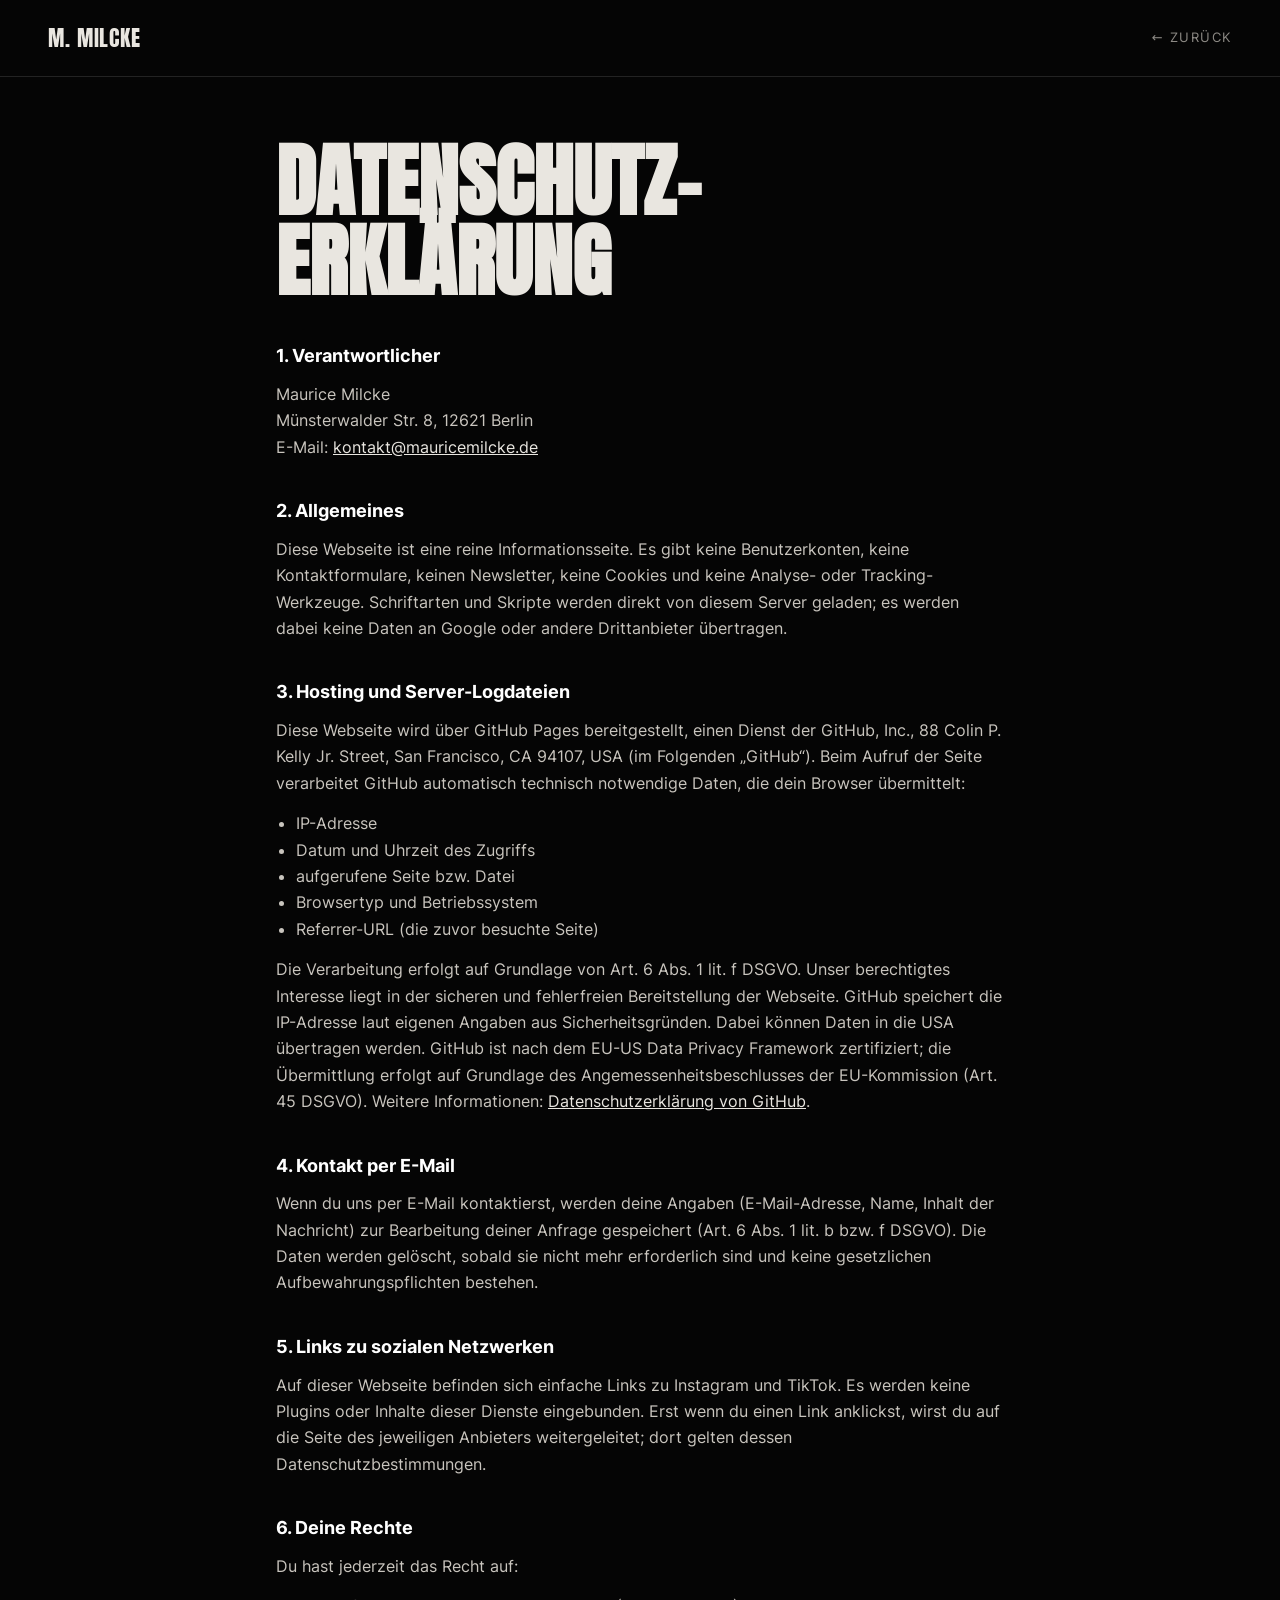
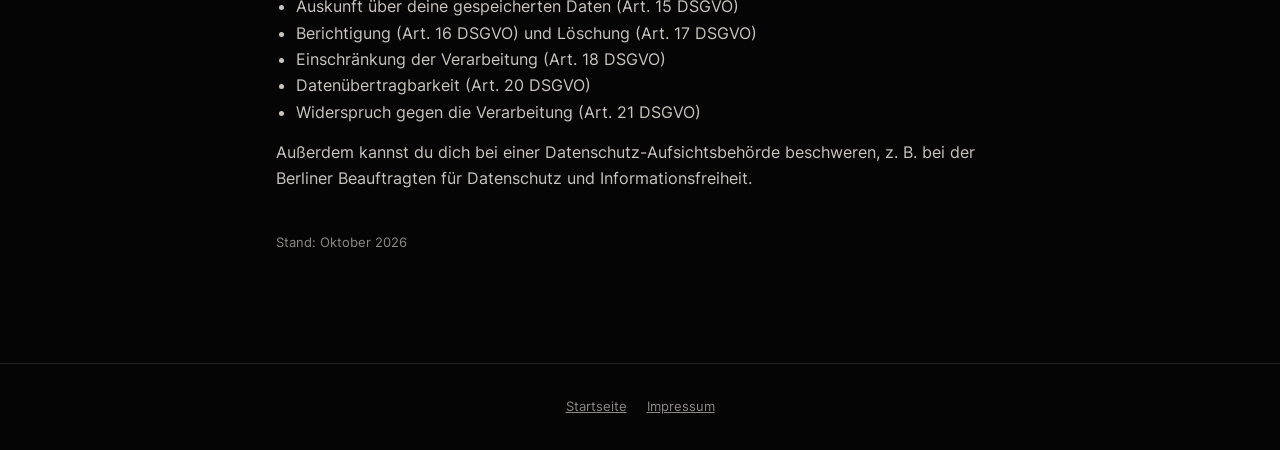
==== datenschutz.html @ 47f253bd "Webseite Maurice Milcke Co-Authored-By: Claude Opus 5.5 <noreply@anthropic.com>" ====
<!doctype html>
<html lang="de">
<head>
<meta charset="utf-8">
<meta name="viewport" content="width=device-width, initial-scale=1">
<meta name="robots" content="noindex">
<title>Datenschutz – Maurice Milcke</title>
<link rel="icon" href="assets/favicon.svg" type="image/svg+xml">
<link rel="stylesheet" href="assets/legal.css">
</head>
<body>
<header>
  <a class="logo" href="./">M. MILCKE</a>
  <a class="back" href="./">← Zurück</a>
</header>
<main>
  <h1>Datenschutz&shy;erklärung</h1>

  <h2>1. Verantwortlicher</h2>
  <p>
    Maurice Milcke<br>
    Münsterwalder Str. 8, 12621 Berlin<br>
    E-Mail: <a href="mailto:kontakt@mauricemilcke.de">kontakt@mauricemilcke.de</a>
  </p>

  <h2>2. Allgemeines</h2>
  <p>Diese Webseite ist eine reine Informationsseite. Es gibt keine Benutzerkonten, keine Kontaktformulare, keinen Newsletter, keine Cookies und keine Analyse- oder Tracking-Werkzeuge. Schriftarten und Skripte werden direkt von diesem Server geladen; es werden dabei keine Daten an Google oder andere Drittanbieter übertragen.</p>

  <h2>3. Hosting und Server-Logdateien</h2>
  <p>Diese Webseite wird über GitHub Pages bereitgestellt, einen Dienst der GitHub, Inc., 88 Colin P. Kelly Jr. Street, San Francisco, CA 94107, USA (im Folgenden „GitHub“). Beim Aufruf der Seite verarbeitet GitHub automatisch technisch notwendige Daten, die dein Browser übermittelt:</p>
  <ul>
    <li>IP-Adresse</li>
    <li>Datum und Uhrzeit des Zugriffs</li>
    <li>aufgerufene Seite bzw. Datei</li>
    <li>Browsertyp und Betriebssystem</li>
    <li>Referrer-URL (die zuvor besuchte Seite)</li>
  </ul>
  <p>Die Verarbeitung erfolgt auf Grundlage von Art. 6 Abs. 1 lit. f DSGVO. Unser berechtigtes Interesse liegt in der sicheren und fehlerfreien Bereitstellung der Webseite. GitHub speichert die IP-Adresse laut eigenen Angaben aus Sicherheitsgründen. Dabei können Daten in die USA übertragen werden. GitHub ist nach dem EU-US Data Privacy Framework zertifiziert; die Übermittlung erfolgt auf Grundlage des Angemessenheitsbeschlusses der EU-Kommission (Art. 45 DSGVO). Weitere Informationen: <a href="https://docs.github.com/de/site-policy/privacy-policies/github-general-privacy-statement" target="_blank" rel="noopener">Datenschutzerklärung von GitHub</a>.</p>

  <h2>4. Kontakt per E-Mail</h2>
  <p>Wenn du uns per E-Mail kontaktierst, werden deine Angaben (E-Mail-Adresse, Name, Inhalt der Nachricht) zur Bearbeitung deiner Anfrage gespeichert (Art. 6 Abs. 1 lit. b bzw. f DSGVO). Die Daten werden gelöscht, sobald sie nicht mehr erforderlich sind und keine gesetzlichen Aufbewahrungspflichten bestehen.</p>

  <h2>5. Links zu sozialen Netzwerken</h2>
  <p>Auf dieser Webseite befinden sich einfache Links zu Instagram und TikTok. Es werden keine Plugins oder Inhalte dieser Dienste eingebunden. Erst wenn du einen Link anklickst, wirst du auf die Seite des jeweiligen Anbieters weitergeleitet; dort gelten dessen Datenschutzbestimmungen.</p>

  <h2>6. Deine Rechte</h2>
  <p>Du hast jederzeit das Recht auf:</p>
  <ul>
    <li>Auskunft über deine gespeicherten Daten (Art. 15 DSGVO)</li>
    <li>Berichtigung (Art. 16 DSGVO) und Löschung (Art. 17 DSGVO)</li>
    <li>Einschränkung der Verarbeitung (Art. 18 DSGVO)</li>
    <li>Datenübertragbarkeit (Art. 20 DSGVO)</li>
    <li>Widerspruch gegen die Verarbeitung (Art. 21 DSGVO)</li>
  </ul>
  <p>Außerdem kannst du dich bei einer Datenschutz-Aufsichtsbehörde beschweren, z. B. bei der Berliner Beauftragten für Datenschutz und Informationsfreiheit.</p>

  <p style="margin-top:40px;font-size:13px;color:#8d8a85">Stand: Oktober 2026</p>
</main>
<footer><a href="./">Startseite</a><a href="impressum.html">Impressum</a></footer>
</body>
</html>
---- assets/legal.css ----
@font-face { font-family: "Anton"; font-weight: 400; font-display: swap; src: url("fonts/anton-latin-400-normal.woff2") format("woff2"); }
@font-face { font-family: "Inter"; font-weight: 400; font-display: swap; src: url("fonts/inter-latin-400-normal.woff2") format("woff2"); }
@font-face { font-family: "Inter"; font-weight: 700; font-display: swap; src: url("fonts/inter-latin-700-normal.woff2") format("woff2"); }

* { box-sizing: border-box; margin: 0; padding: 0; }
body { background: #050505; color: #e9e6e0; font-family: "Inter", system-ui, sans-serif; line-height: 1.65; font-size: 16px; }
header { display: flex; justify-content: space-between; align-items: center; padding: 20px clamp(16px, 4vw, 48px); border-bottom: 1px solid rgba(255,255,255,.12); }
header a { color: inherit; text-decoration: none; }
header .logo { font-family: "Anton", Impact, sans-serif; font-size: 22px; letter-spacing: .04em; }
header .back { font-size: 13px; letter-spacing: .12em; text-transform: uppercase; color: #8d8a85; }
main { max-width: 760px; margin: 0 auto; padding: 64px 16px 96px; }
h1 { font-family: "Anton", Impact, sans-serif; text-transform: uppercase; font-size: clamp(44px, 9vw, 80px); line-height: 1; margin-bottom: 40px; }
h2 { font-size: 18px; margin: 36px 0 10px; color: #fff; }
p, ul { margin-bottom: 14px; color: #c9c5be; }
ul { padding-left: 20px; }
a { color: #e9e6e0; }
/* Platzhalter, die noch ausgefüllt werden müssen */
mark { background: #d1142f; color: #fff; padding: 0 4px; border-radius: 2px; }
footer { padding: 32px 16px; text-align: center; color: #8d8a85; font-size: 13px; border-top: 1px solid rgba(255,255,255,.12); }
footer a { margin: 0 10px; color: #8d8a85; }
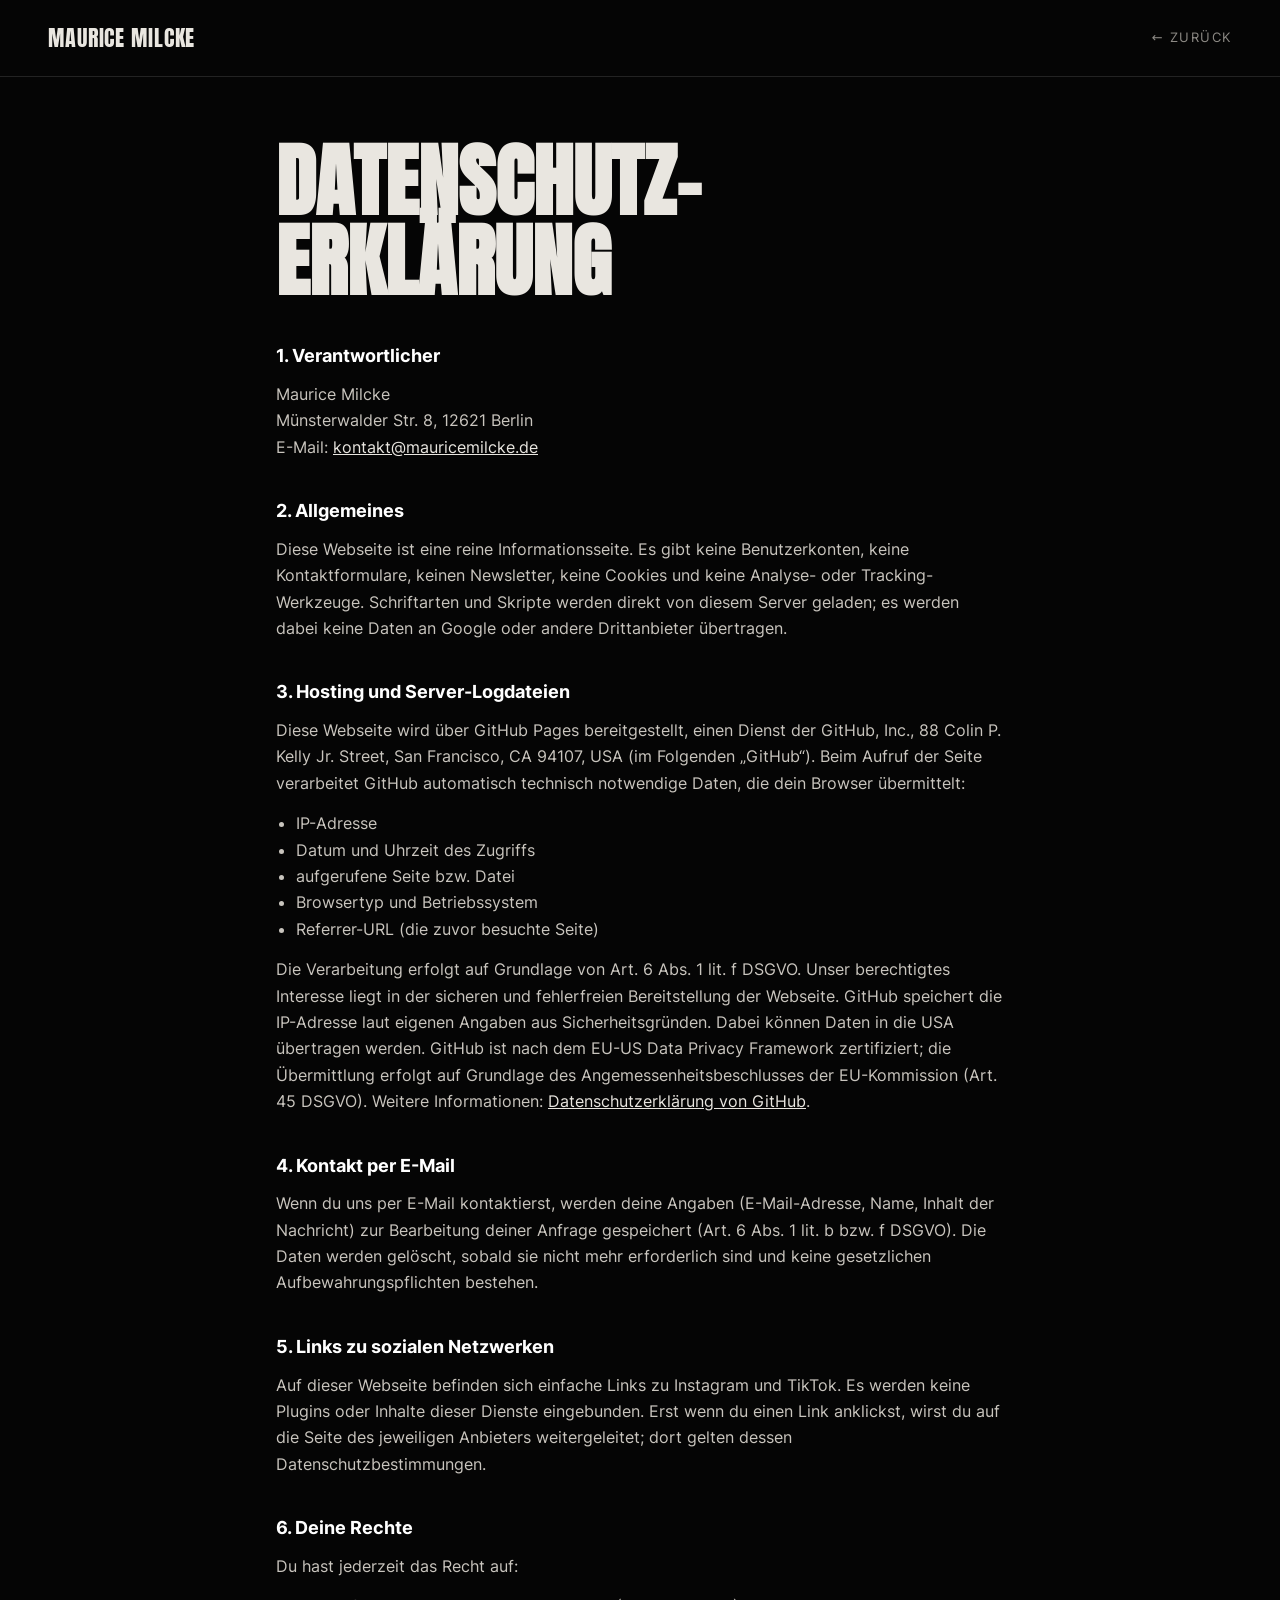
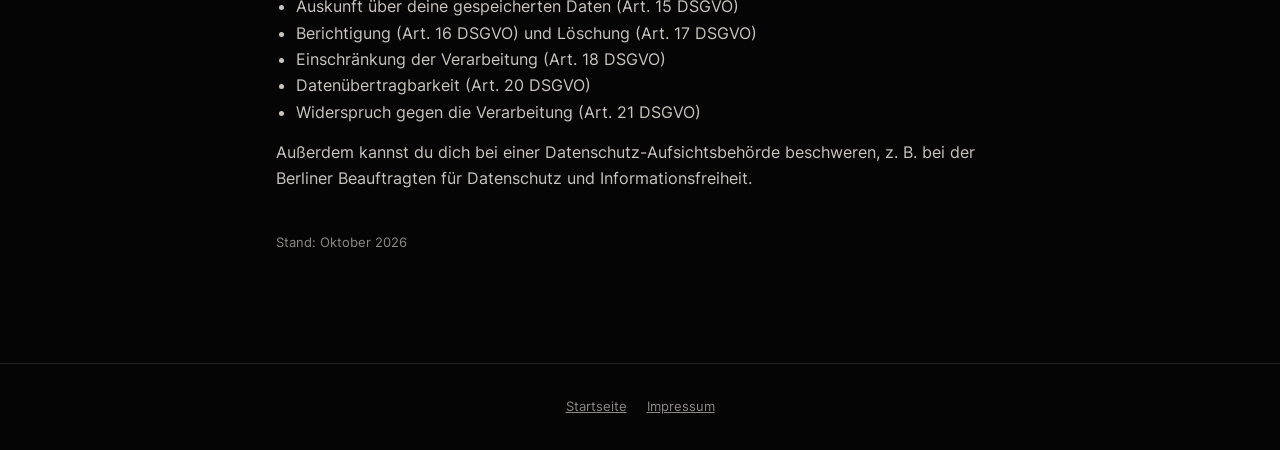
==== commit 4053d4bd: "Logo: voller Name auf Desktop, klickbar nach oben Co-Authored-By: Claude Opus 5.5 <noreply@anthropic" ====
--- a/datenschutz.html
+++ b/datenschutz.html
@@ -10,7 +10,7 @@
 </head>
 <body>
 <header>
-  <a class="logo" href="./">M. MILCKE</a>
+  <a class="logo" href="./"><span class="full">Maurice Milcke</span><span class="short">M. Milcke</span></a>
   <a class="back" href="./">← Zurück</a>
 </header>
 <main>
--- a/assets/legal.css
+++ b/assets/legal.css
@@ -6,7 +6,9 @@
 body { background: #050505; color: #e9e6e0; font-family: "Inter", system-ui, sans-serif; line-height: 1.65; font-size: 16px; }
 header { display: flex; justify-content: space-between; align-items: center; padding: 20px clamp(16px, 4vw, 48px); border-bottom: 1px solid rgba(255,255,255,.12); }
 header a { color: inherit; text-decoration: none; }
-header .logo { font-family: "Anton", Impact, sans-serif; font-size: 22px; letter-spacing: .04em; }
+header .logo { font-family: "Anton", Impact, sans-serif; font-size: 22px; letter-spacing: .04em; text-transform: uppercase; }
+header .logo .short { display: none; }
+@media (max-width: 700px) { header .logo .full { display: none; } header .logo .short { display: inline; } }
 header .back { font-size: 13px; letter-spacing: .12em; text-transform: uppercase; color: #8d8a85; }
 main { max-width: 760px; margin: 0 auto; padding: 64px 16px 96px; }
 h1 { font-family: "Anton", Impact, sans-serif; text-transform: uppercase; font-size: clamp(44px, 9vw, 80px); line-height: 1; margin-bottom: 40px; }
